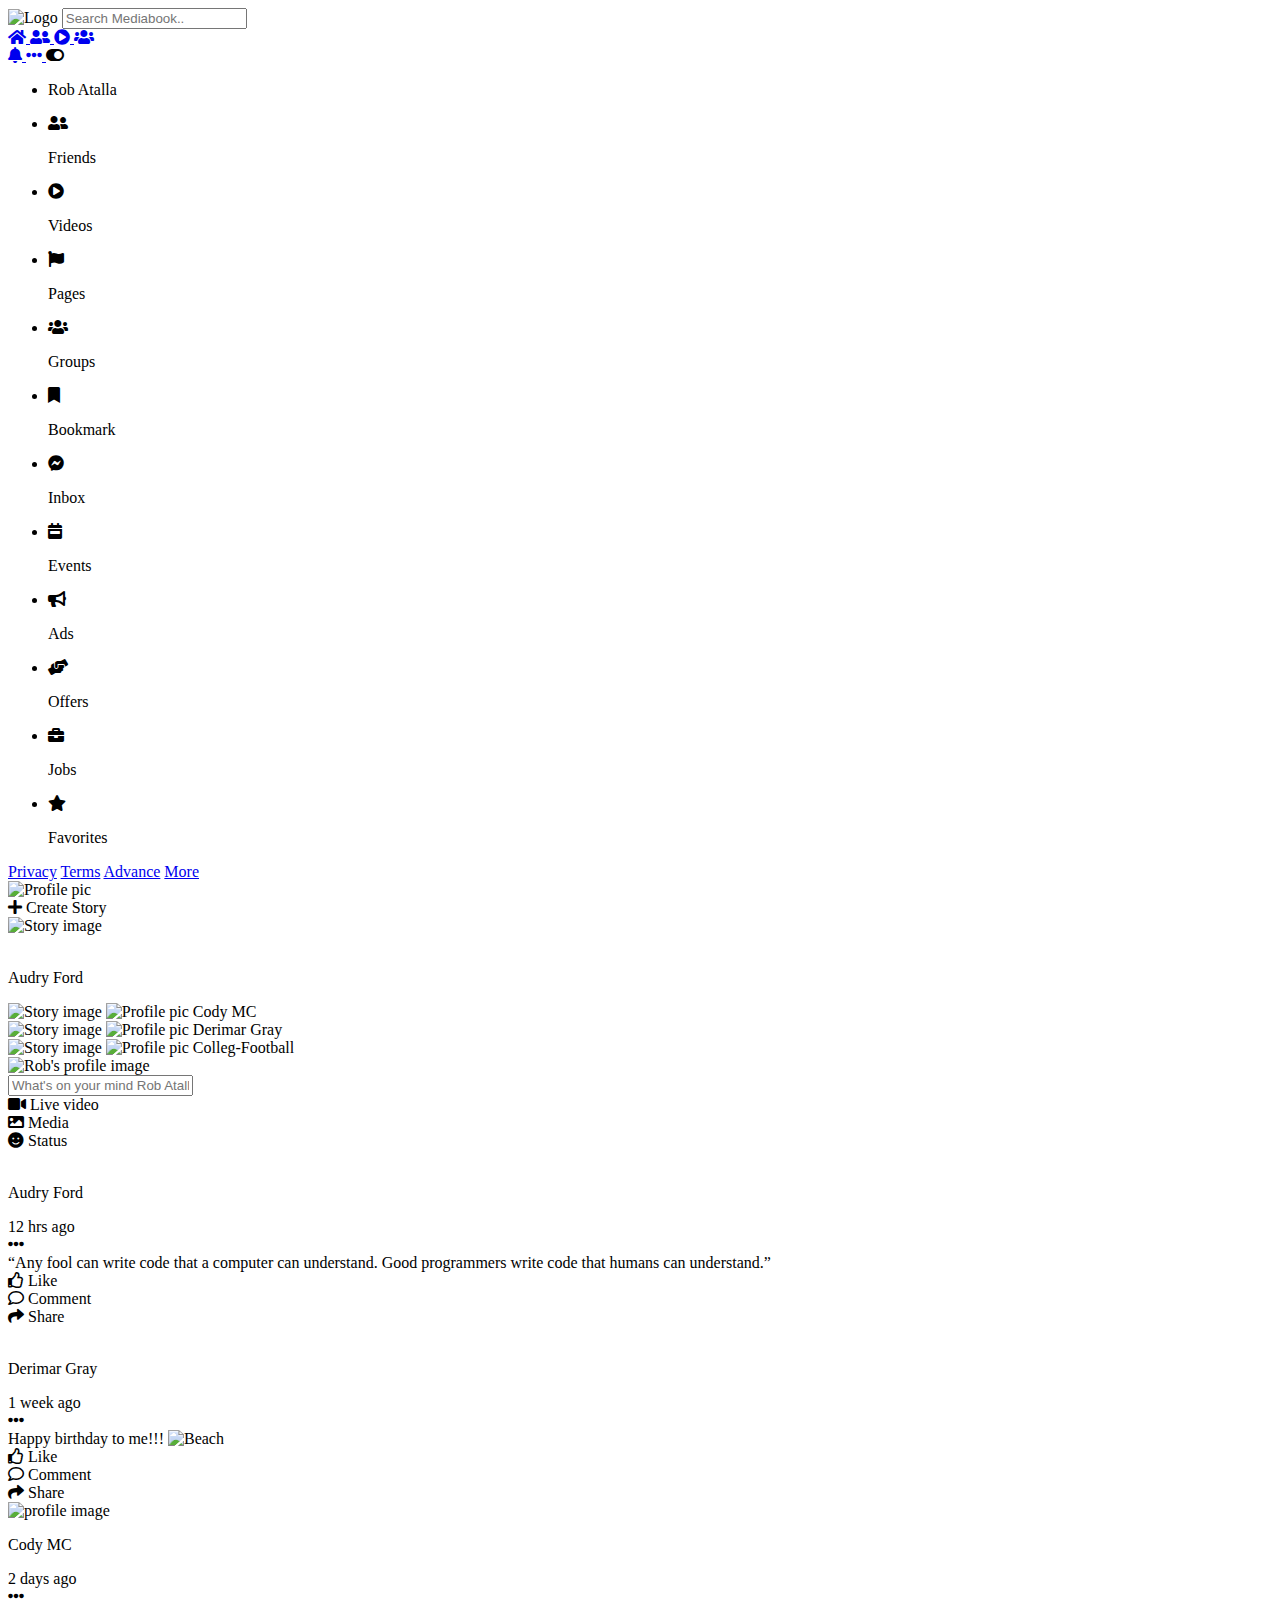
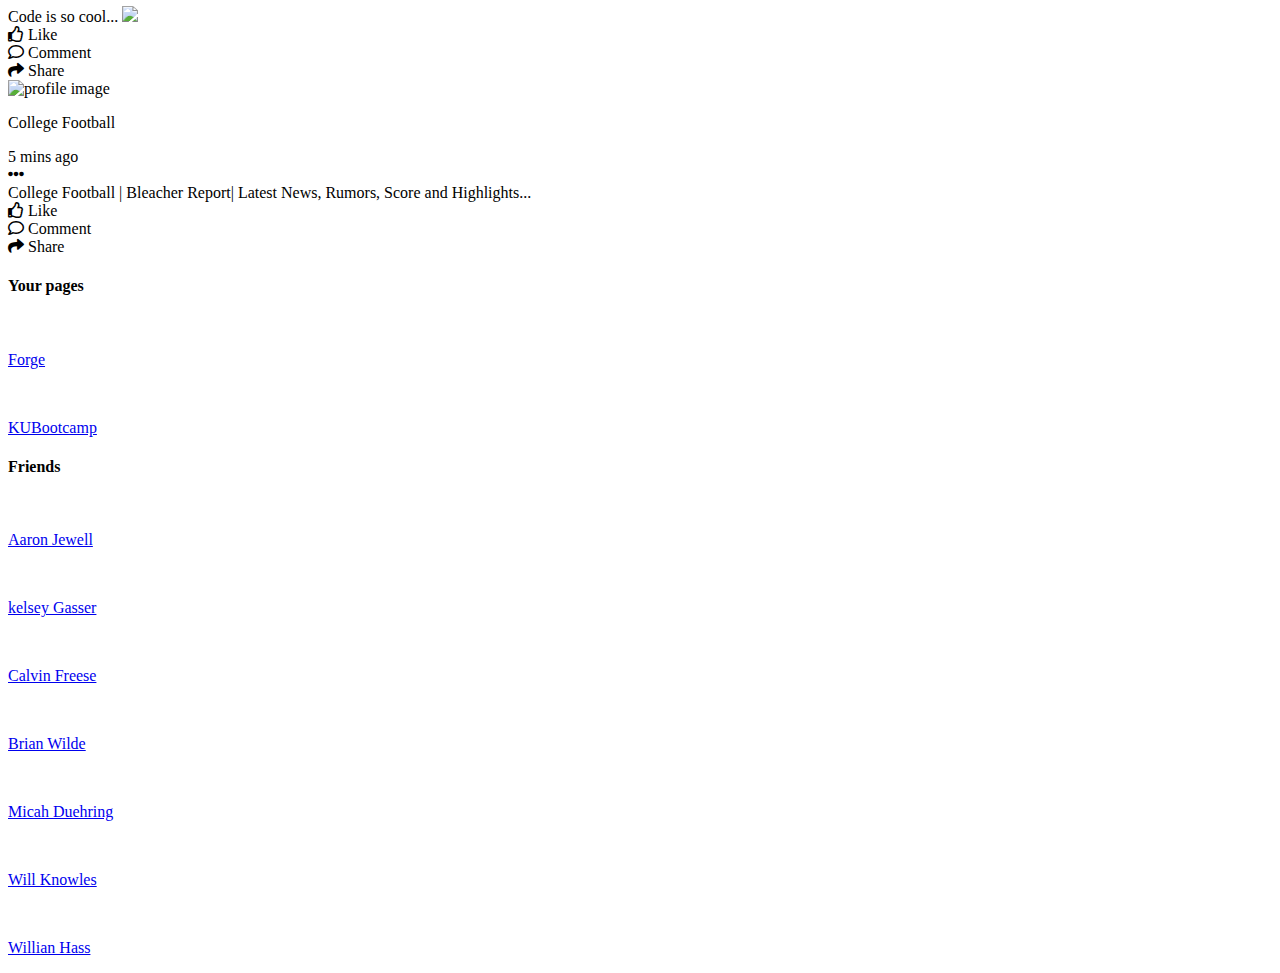
==== index.html @ 4ac9b986 "moved html file" ====
<!DOCTYPE html>
<html lang="en">

<head>
    <meta charset="UTF-8">
    <meta http-equiv="X-UA-Compatible" content="IE=edge">
    <meta name="viewport" content="width=device-width, initial-scale=1.0">
    <link rel="shortcut icon" href="./images/logo.png" type="image/x-icon">
    <link rel="stylesheet" href="https://cdnjs.cloudflare.com/ajax/libs/font-awesome/5.15.4/css/all.min.css"
        integrity="sha512-1ycn6IcaQQ40/MKBW2W4Rhis/DbILU74C1vSrLJxCq57o941Ym01SwNsOMqvEBFlcgUa6xLiPY/NS5R+E6ztJQ=="
        crossorigin="anonymous" referrerpolicy="no-referrer" />
    <link rel="stylesheet" href="./assets/mainstyle.css">
    <link rel="icon" href="./images/favicon.ico" type="image/x-icon">
    <title>Forge</title>
</head>

<body>
    <nav>
        <div class="nav-left">
            <img src="./assets/images/logo.png" alt="Logo">
            <input type="text" placeholder="Search Mediabook..">
        </div>

        <div class="nav-middle">
            <a href="#" class="active">
                <i class="fa fa-home"></i>
            </a>

            <a href="#">
                <i class="fa fa-user-friends"></i>
            </a>

            <a href="#">
                <i class="fa fa-play-circle"></i>
            </a>

            <a href="#">
                <i class="fa fa-users"></i>
            </a>
        </div>

        <div class="nav-right">
            <span class="profile"></span>

            <a href="#">
                <i class="fa fa-bell"></i>
            </a>

            <a href="#">
                <i class="fas fa-ellipsis-h"></i>
            </a>
             <i class="fas fa-toggle-on dk" onclick="myfunction()"></i>

        </div>

    </nav>


    <div class="container">
        <div class="left-panel">
            <ul>
                <li>
                    <span class="profile"></span>
                    <p>Rob Atalla</p>
                </li>
                <li>
                    <i class="fa fa-user-friends"></i>
                    <p>Friends</p>
                </li>
                <li>
                    <i class="fa fa-play-circle"></i>
                    <p>Videos</p>
                </li>
                <li>
                    <i class="fa fa-flag"></i>
                    <p>Pages</p>
                </li>
                <li>
                    <i class="fa fa-users"></i>
                    <p>Groups</p>
                </li>
                <li>
                    <i class="fa fa-bookmark"></i>
                    <p>Bookmark</p>
                </li>
                <li>
                    <i class="fab fa-facebook-messenger"></i>
                    <p>Inbox</p>
                </li>
                <li>
                    <i class="fas fa-calendar-week"></i>
                    <p>Events</p>
                </li>
                <li>
                    <i class="fa fa-bullhorn"></i>
                    <p>Ads</p>
                </li>
                <li>
                    <i class="fas fa-hands-helping"></i>
                    <p>Offers</p>
                </li>
                <li>
                    <i class="fas fa-briefcase"></i>
                    <p>Jobs</p>
                </li>
                <li>
                    <i class="fa fa-star"></i>
                    <p>Favorites</p>
                </li>
            </ul>

            <div class="footer-links">
                <a href="#">Privacy</a>
                <a href="#">Terms</a>
                <a href="#">Advance</a>
                <a href="#">More</a>
            </div>
        </div>


        <div class="middle-panel">

            <div class="story-section">

                <div class="story create">
                    <div class="dp-image">
                        <img src="./assets/images/dp.png" alt="Profile pic">
                    </div>
                    <span class="dp-container">
                        <i class="fa fa-plus"></i>
                    </span>
                    <span class="name">Create Story</span>
                </div>


                <div class="story">
                    <img src="./assets/images/model.jpg" alt="Story image">
                    <div class="dp-container">
                        <img src="./images/girl.jpg" alt="">
                    </div>
                    <p class="name">Audry Ford</p>
                </div>

                <div class="story">
                    <img src="./assets/images/bb.jpg" alt="Story image">
                    <span class="dp-container">
                        <img src="./images/bb.jpg" alt="Profile pic">
                    </span>
                    <span class="name">Cody MC</span>
                </div>

                <div class="story">
                    <img src="./assets/images/b.jpg" alt="Story image">
                    <span class="dp-container">
                        <img src="./images/dg.jpg" alt="Profile pic">
                    </span>
                    <span class="name">Derimar Gray</span>
                </div>

                <div class="story">
                    <img src="./assets/images/f.jpg" alt="Story image">
                    <span class="dp-container">
                        <img src="./images/fb.jpg" alt="Profile pic">
                    </span>
                    <span class="name">Colleg-Football</span>
                </div>
            </div>

            <div class="post create">
                <div class="post-top">
                    <div class="dp">
                        <img src="./assets/images/dp.png" alt="Rob's profile image">
                    </div>
                    <input type="text" placeholder="What's on your mind Rob Atalla ?" />
                </div>
                
                <div class="post-bottom">
                    <div class="action">
                        <i class="fa fa-video"></i>
                        <span>Live video</span>
                    </div>
                    <div class="action">
                        <i class="fa fa-image"></i>
                        <span>Media</span>
                    </div>
                    <div class="action">
                        <i class="fa fa-smile"></i>
                        <span>Status</span>
                    </div>
                </div>
            </div>

            <div class="post">
                <div class="post-top">
                    <div class="dp">
                        <img src="./assets/images/girl.jpg" alt="">
                    </div>
                    <div class="post-info">
                        <p class="name">Audry Ford</p>
                        <span class="time">12 hrs ago</span>
                    </div>
                    <i class="fas fa-ellipsis-h"></i>
                </div>

                <div class="post-content">
                    “Any fool can write code that a computer can understand. Good programmers write code that humans can understand.”
                </div>
                
                <div class="post-bottom">
                    <div class="action">
                        <i class="far fa-thumbs-up"></i>
                        <span>Like</span>
                    </div>
                    <div class="action">
                        <i class="far fa-comment"></i>
                        <span>Comment</span>
                    </div>
                    <div class="action">
                        <i class="fa fa-share"></i>
                        <span>Share</span>
                    </div>
                </div>
            </div>

            <div class="post">
                <div class="post-top">
                    <div class="dp">
                        <img src="./assets/images/dg.jpg" alt="">
                    </div>
                    <div class="post-info">
                        <p class="name">Derimar Gray</p>
                        <span class="time">1 week ago</span>
                    </div>
                    <i class="fas fa-ellipsis-h"></i>
                </div>
                <div class="post-content">
                    Happy birthday to me!!! 
                    <img src="./assets/images/b.jpg" alt="Beach">
                </div>
                <div class="post-bottom">
                    <div class="action">
                        <i class="far fa-thumbs-up"></i>
                        <span>Like</span>
                    </div>
                    <div class="action">
                        <i class="far fa-comment"></i>
                        <span>Comment</span>
                    </div>
                    <div class="action">
                        <i class="fa fa-share"></i>
                        <span>Share</span>
                    </div>
                </div>
            </div>

            <div class="post">
                <div class="post-top">
                    <div class="dp">
                        <img src="./assets/images/bb.jpg" alt="profile image">
                    </div>
                    <div class="post-info">
                        <p class="name">Cody MC</p>
                        <span class="time">2 days ago</span>
                    </div>
                    <i class="fas fa-ellipsis-h"></i>
                </div>

                <div class="post-content">
                    Code is so cool...
                    <img src="images/c.jpg" />
                </div>
                
                <div class="post-bottom">
                    <div class="action">
                        <i class="far fa-thumbs-up"></i>
                        <span>Like</span>
                    </div>
                    <div class="action">
                        <i class="far fa-comment"></i>
                        <span>Comment</span>
                    </div>
                    <div class="action">
                        <i class="fa fa-share"></i>
                        <span>Share</span>
                    </div>
                </div>
            </div>

           

            <div class="post">
                <div class="post-top">
                    <div class="dp">
                        <img src="./assets/images/fb.jpg" alt="profile image">
                    </div>
                    <div class="post-info">
                        <p class="name">College Football</p>
                        <span class="time">5 mins ago</span>
                    </div>
                    <i class="fas fa-ellipsis-h"></i>
                </div>
                <div class="post-content">
                    College Football | Bleacher Report| Latest News, Rumors, Score and Highlights...
                    <img src="./assets/images/f.jpg" alt="">
                </div>
                <div class="post-bottom">
                    <div class="action">
                        <i class="far fa-thumbs-up"></i>
                        <span>Like</span>
                    </div>
                    <div class="action">
                        <i class="far fa-comment"></i>
                        <span>Comment</span>
                    </div>
                    <div class="action">
                        <i class="fa fa-share"></i>
                        <span>Share</span>
                    </div>
                </div>
            </div>
        </div>
        <div class="right-panel">
            <div class="pages-section">
                <h4>Your pages</h4>
                <a class='page' href="#">
                    <div class="dp">
                        <img src="./assets/images/logo.png" alt="">
                    </div>
                    <p class="name">Forge</p>
                </a>

                <a class='page' href="#">
                    <div class="dp">
                        <img src="./assets/images/ku.jpg" alt="">
                    </div>
                    <p class="name">KUBootcamp</p>
                </a>
            </div>

            <div class="friends-section">
                <h4>Friends</h4>
                <a class='friend' href="#">
                    <div class="dp">
                        <img src="./assets/images/aaron.jpg" alt="">
                    </div>
                    <p class="name">Aaron Jewell</p>
                </a>

                <a class='friend' href="#">
                    <div class="dp">
                        <img src="./assets/images/kelsey.jpg" alt="">
                    </div>
                    <p class="name">kelsey Gasser</p>
                </a>

                <a class="friend" href="#">
                    <div class="dp">
                        <img src="./assets/images/calvin.jpg" alt="">
                    </div>
                    <p class="name">Calvin Freese</p>
                </a>

                <a class="friend" href="#">
                    <div class="dp">
                        <img src="./assets/images/brianw.jpg" alt="">
                    </div>
                    <p class="name">Brian Wilde</p>
                </a>

                <a class="friend" href="#">
                    <div class="dp">
                        <img src="./assets/images/micah.jpg" alt="">
                    </div>
                    <p class="name">Micah Duehring</p>
                </a>

                <a class="friend" href="#">
                    <div class="dp">
                        <img src="./assets/images/willk.jpg" alt="">
                    </div>
                    <p class="name">Will Knowles</p>
                </a>

                <a class="friend" href="#">
                    <div class="dp">
                        <img src="./assets/images/williamH.jpg" alt="">
                    </div>
                    <p class="name">Willian Hass</p>
                </a>
                
            </div>
        </div>
    </div>
</body>

<script src="index.js"></script>
<script src="https://cdnjs.cloudflare.com/ajax/libs/stellar.js/0.6.2/jquery.stellar.min.js" 
        integrity="sha512-PNXCBnFH9wShbV+mYnrfo0Gf3iSREgBWmYAoMIfc+Z83vVq3Nu4yxBk6j+BZ40ZIhtW3WlTQdBvW3AYLAnlgpA==" 
        crossorigin="anonymous" referrerpolicy="no-referrer"></script>    


</html>
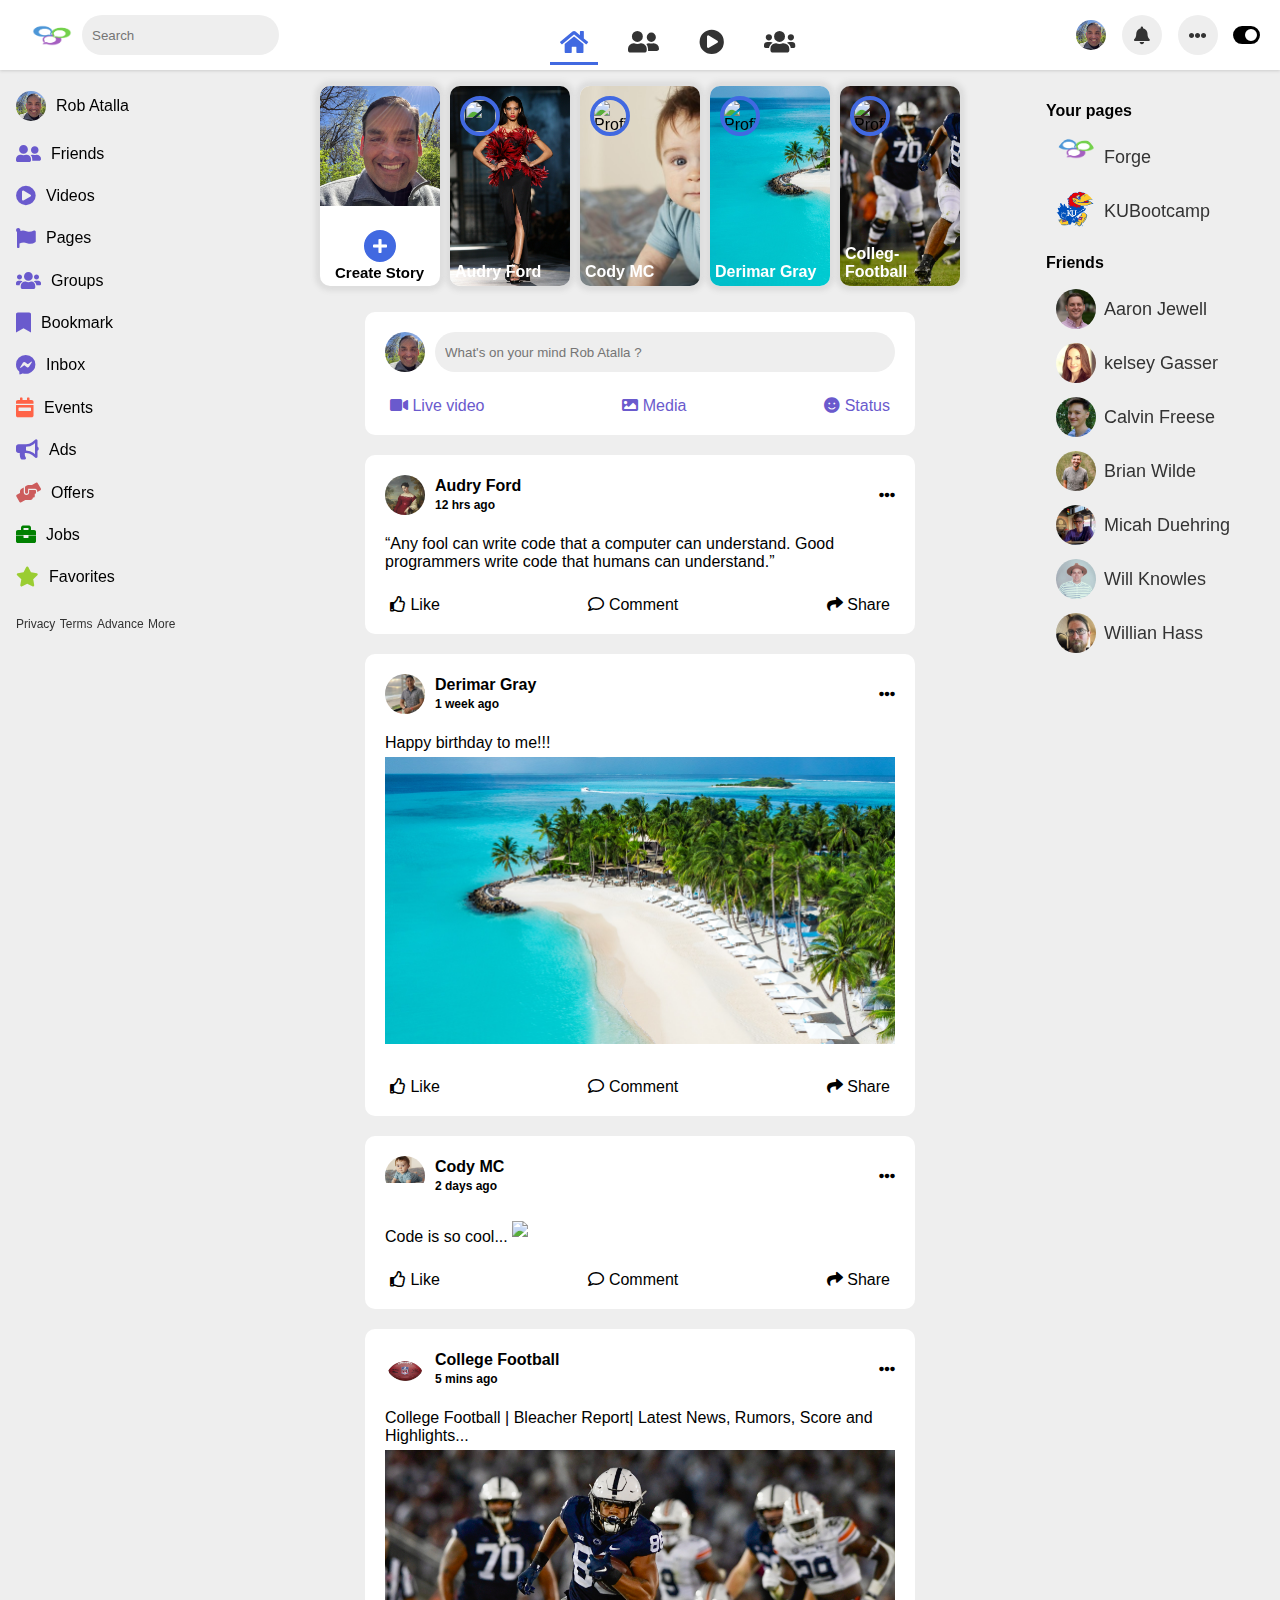
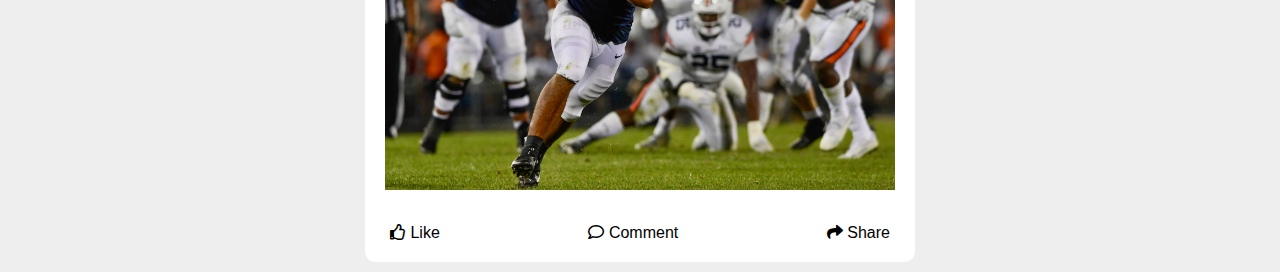
==== commit 3311f81b: "fixed search" ====
--- a/index.html
+++ b/index.html
@@ -18,7 +18,7 @@
     <nav>
         <div class="nav-left">
             <img src="./assets/images/logo.png" alt="Logo">
-            <input type="text" placeholder="Search Mediabook..">
+            <input type="text" placeholder="Search">
         </div>
 
         <div class="nav-middle">
--- a/assets/mainstyle.css
+++ b/assets/mainstyle.css
@@ -0,0 +1,537 @@
+*{
+    margin:0;
+    padding:0;
+    box-sizing: border-box;
+    font-family: sans-serif;
+}
+
+nav{
+    height:70px;
+    width:100%;
+    padding: 0 2rem;
+    display:flex;
+    justify-content: space-between;
+    background-color: #fff;
+    box-shadow: 0px 1px 3px #ccc;
+    position:sticky;
+    top:0;
+    z-index:99;
+}
+
+nav .nav-left, nav .nav-right{
+    display:flex;
+    align-items: center;
+}
+
+nav .nav-left > img{
+    width:40px;
+}
+
+nav .nav-left > input{
+    height:40px;
+    padding:5px 10px;
+    border:none;
+    border-radius: 25px;
+    outline:none;
+    background-color: #eee;
+    margin-left: 10px;
+}
+
+nav .nav-middle{
+    display:flex;
+    align-items:flex-end;
+    padding-bottom: 5px;
+}
+
+nav .nav-middle a{
+    text-decoration: none;
+    color:#333;
+    padding:10px;
+    margin:0px 10px;
+}
+
+nav .nav-middle a.active{
+    color:royalblue;
+    position:relative;
+}
+
+nav .nav-middle a.active::after{
+    content:'';
+    width:100%;
+    height:3px;
+    position:absolute;
+    bottom:0;
+    left:0;
+    background:royalblue;
+}
+
+nav .nav-middle a > i{
+    font-size: 25px;
+}
+
+nav .nav-right .profile, .container .left-panel .profile{
+    background: url('./images/dp.png');
+    height:30px;
+    width:30px;
+    background-size: cover;
+    border-radius: 50%;
+    cursor: pointer;
+}
+
+nav .nav-right a{
+    text-decoration: none;
+    color:#333;
+    height:40px;
+    width:40px;
+    border-radius: 50%;
+    background:#eee;
+    display:grid;
+    place-items: center;
+    margin-left:1rem;
+}
+
+nav .nav-right a > i{
+    font-size:18px;
+}
+
+
+.container{
+    background:#eee;
+    display:flex;
+}
+
+.container .left-panel, .container .right-panel{
+    position: sticky;
+    top:70px;
+    width:250px;
+    height:calc(100vh - 70px);
+}
+
+.container .left-panel ul{
+    padding:10px 0px;
+}
+
+.container .left-panel ul li{
+    list-style: none;
+    display: flex;
+    padding:.7rem 1rem;
+    align-items: center;
+    transition: .3s;
+    border-radius: 5px;
+    cursor: pointer;
+}
+
+.container .left-panel ul li:hover{
+    background:#ddd;
+}
+
+.container .left-panel ul li > p{
+    margin-left: 10px;
+}
+
+.container .left-panel ul li > i{
+    font-size:20px;
+    color:slateblue;
+}
+
+.container .left-panel ul li > i.fa-calendar-week{
+    color:tomato;
+}
+
+.container .left-panel ul li i.fa-briefcase{
+    color:green;
+}
+
+.container .left-panel ul li i.fa-star{
+    color:yellowgreen;
+}
+
+.container .left-panel ul li i.fa-hands-helping{
+    color:indianred;
+}
+
+.container .left-panel .footer-links{
+    padding:5px 1rem;
+}
+
+.container .left-panel .footer-links a{
+    text-decoration: none;
+    color:#333;
+    font-size:12px;
+}
+
+.middle-panel{
+    flex:1;
+    display:flex;
+    flex-direction: column;
+    align-items:center;
+}
+
+.middle-panel .story-section{
+    display:flex;
+    padding:1rem;
+}
+
+.middle-panel .story-section .story{
+    width:120px;
+    height:200px;
+    border-radius: 10px;
+    position: relative;
+    overflow:hidden;
+    cursor: pointer;
+    margin:0px 5px;
+    box-shadow: 0 0 5px 5px #ddd;
+    background:#fff;
+}
+
+.middle-panel .story-section .story > img{
+    height:100%;
+    transition:.3s ease-in;
+}
+
+.middle-panel .story-section .story:hover > img{
+    transform:scale(1.05);
+}
+
+.middle-panel .story-section .story .dp-container{
+    width:40px;
+    height:40px;
+    border-radius: 50%;
+    overflow:hidden;
+    position:absolute;
+    top:10px;
+    left:10px;
+    border:royalblue 4px solid; 
+}
+
+.middle-panel .story-section .story .dp-container > img{
+    width:100%;
+    height:100%;
+}
+
+.middle-panel .story-section .story .name{
+    position:absolute;
+    bottom:0px;
+    left:0px;
+    padding:5px;
+    color:#fff;
+    font-weight:bold;
+}
+
+.middle-panel .story-section .story.create .dp-image{
+    height:80%;
+    overflow:hidden;
+}
+
+.middle-panel .story-section .story.create .dp-image img{
+    width:100%;
+}
+
+.middle-panel .story-section .story.create .dp-container{
+    top:70%;
+    left:50%;
+    transform: translateX(-50%);
+    display:grid;
+    place-items: center;
+    background:royalblue;
+    border:4px solid #fff;
+}
+
+.middle-panel .story-section .story.create .dp-container i{
+    color: #fff;
+}
+
+.middle-panel .story-section .story.create .name{
+    color: #000;
+    font-size:15px;
+    left:10px;
+}
+
+.post{
+    width:550px;
+    background:#fff;
+    border-radius:10px;
+    padding:10px;
+    margin:10px;
+}
+
+.post .post-top{
+    display:flex;
+    align-items: center;
+    padding:10px;
+}
+
+.post .post-top .dp{
+    width:40px;
+    height:40px;
+    border-radius: 50%;
+    overflow:hidden;
+}
+
+.post .post-top .dp > img{
+    width:100%;
+    cursor:pointer;
+}
+
+.post .post-top .post-info{
+    margin-left:10px;    
+    font-weight: bold;
+}
+
+.post .post-top .post-info .name{
+    cursor:pointer;
+    font-size:16px;
+}
+
+.post .post-top .post-info .time{
+    font-size:12px;
+    cursor:pointer;
+}
+
+.post .post-top i{
+    margin-left:auto;
+    cursor: pointer;
+}
+
+.post .post-top > input{
+    height:40px;
+    padding:5px 10px;
+    border-radius:25px;
+    outline:none;
+    border:none;
+    flex:1;
+    background:#eee;
+    margin-left:10px;
+}
+
+.post .post-content{
+    font-size:16px;
+    font-weight:normal;
+    padding:10px;
+}
+
+.post .post-content > img{
+    width:100%;
+    margin:5px 0px;
+}
+
+.post .post-bottom{
+    box-shadow: 1px solid #ddd;
+    display:flex;
+    justify-content: space-between;
+    padding:5px 5px 0px 5px;
+}
+
+.post .post-bottom .action{
+    padding:10px;
+    border-radius:10px;
+    transition: .3s ease-in;
+    cursor: pointer;
+}
+
+.post .post-bottom .action:hover{
+    background:#eee;
+}
+
+.post.create .post-bottom > .action{
+    color:slateblue;
+}
+
+.container .right-panel{
+    padding:1rem;
+}
+
+.right-panel .pages-section,
+.right-panel .friends-section{
+    margin:1rem 0px;
+}
+
+.right-panel .pages-section h4,
+.right-panel .friends-section h4{
+    margin-bottom:10px;
+}
+
+.right-panel .pages-section .page,
+.right-panel .friends-section .friend{
+    display: flex;
+    align-items:center;
+    text-decoration: none;
+    transition: .3s ease-in-out;
+    border-radius: 5px;
+    padding:7px 10px;
+    color:#333;
+}
+
+.right-panel .pages-section .page:hover,
+.right-panel .friends-section .friend:hover{
+    background:#ddd;
+}
+
+.right-panel .pages-section .page > .dp,
+.right-panel .friends-section .friend > .dp{
+    height:40px;
+    width:40px;
+    border-radius: 50%;
+    overflow:hidden;
+    cursor: pointer;
+}
+
+.right-panel .pages-section .page > .dp > img, 
+.right-panel .friends-section .friend > .dp > img{
+    width:100%;
+}
+
+.right-panel .pages-section .name, .right-panel .friends-section .name{
+    font-size:18px;
+    cursor:pointer;
+    margin-left:8px;
+}
+
+.dark-mode {
+    background-color: black;
+    color: white;
+  }
+
+.dk {
+    border: none !important;
+    background: transparent;
+    width: 5px;
+    margin: 10px;
+    padding: 5px;
+    font-size: 24px;
+}
+
+ /* mobile phones up to iphone 13 */
+ @media screen and (max-width: 812px) {
+
+    nav {
+        /* display: block !important;  */
+        flex-wrap: wrap; 
+        height: 185px; }
+
+    nav .nav-left > input {
+        /* height: 40px; */
+        padding: 5px 110px; 
+        /* border: none; */
+        /* border-radius: 25px; */
+        /* outline: none; */
+        /* background-color: #eee; */
+        /* margin-left: 10px; */
+        width: 100% }    
+
+    nav .nav-middle {
+       
+        }    
+
+    nav .nav-right {
+     
+            }    
+    
+    
+    .left-panel { 
+        display: block; 
+        position: relative !important; 
+        flex: none; 
+        width: 100%; }
+
+    .middle-panel { 
+        display: block;
+        position: relative !important; } 
+        
+       
+
+    .right-panel { 
+        display: block;
+        position: relative !important;
+        flex: none;
+        width: 100%; }
+
+    .container { 
+        display: block !important; 
+        flex: grow; } 
+      
+    .story { 
+        width: 20% !important; 
+        height: 200px; 
+        position: relative;
+        flex-direction: row;
+        overflow: visible;}
+   
+    .post 
+       { width: 94% !important; }
+
+    .action 
+       { width: 20% !important }
+
+  
+  }
+   
+
+ /* tablet */
+  @media screen and (max-width: 1160px) {
+    
+    nav {
+        /* display: block !important;  */
+        flex-wrap: wrap; 
+        height: 185px; }
+
+    nav .nav-left > input {
+        padding: 5px 110px; 
+        width: 100%
+        }  
+        
+    nav .nav-middle {
+     
+        }
+
+    nav .nav-right {
+      
+        
+        }    
+
+    
+    
+    
+    .left-panel { display: block; 
+        position: relative !important; 
+        flex: none; 
+        width: 100%; }
+
+    .middle-panel { 
+        display: block;
+        position: relative !important; } 
+                
+
+    .right-panel { 
+        display: block;
+        position: relative !important;
+        flex: none;
+        width: 100%; }
+
+    .container { 
+        display: block !important; 
+        flex: grow; } 
+      
+
+    .story { 
+        width: 20% !important; 
+        height: 200px; 
+        position: relative;
+        flex-direction: row;
+        overflow: visible;}
+  
+
+    .post 
+       { width: 65% !important; }
+
+    .action 
+       { width: 20% !important }
+
+  
+    }
+  
+  
+  
+ 
+  
+  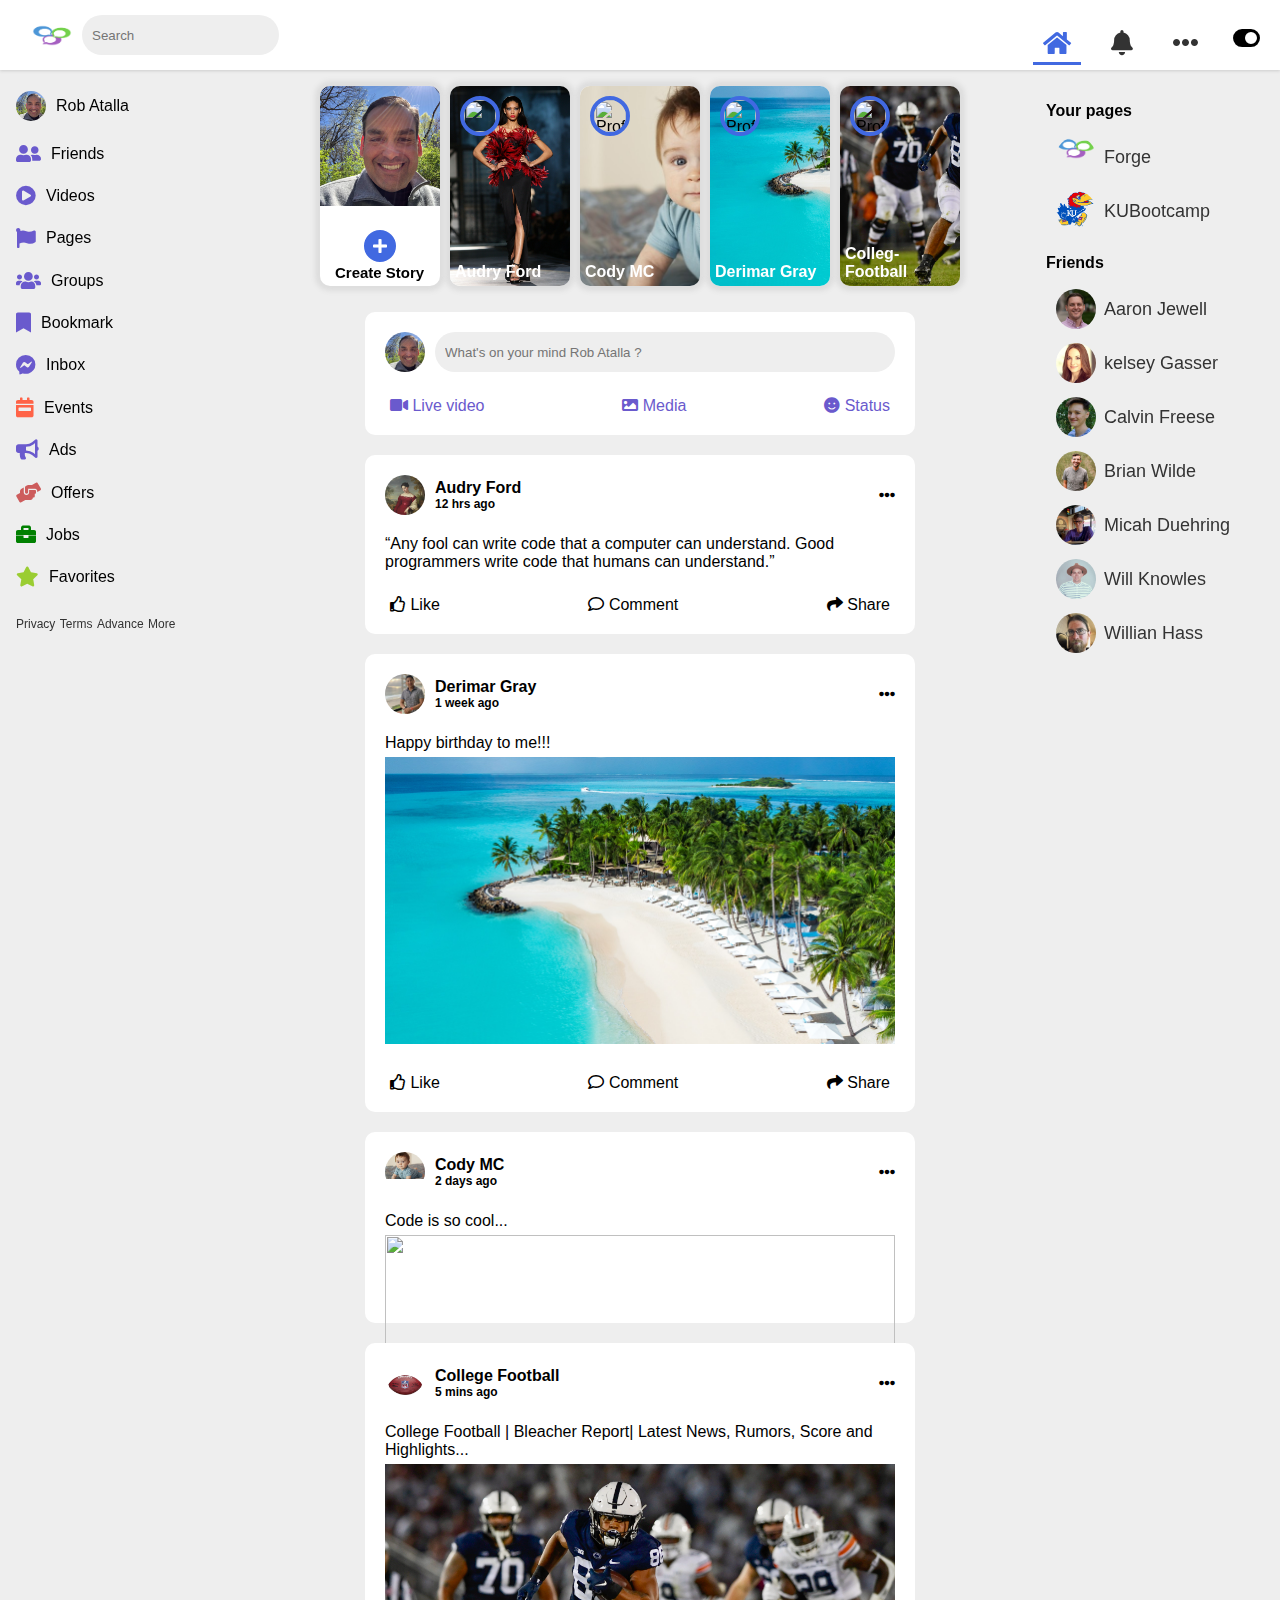
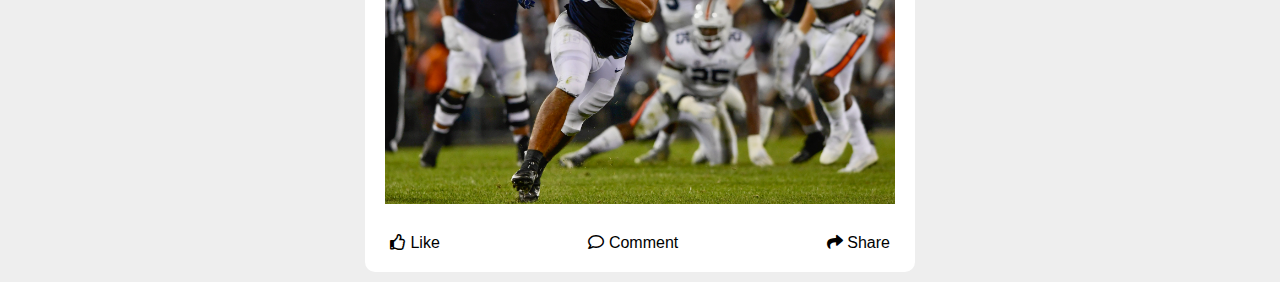
==== commit 76555590: "added media queries for nav" ====
--- a/index.html
+++ b/index.html
@@ -1,14 +1,11 @@
-<!DOCTYPE html>
-<html lang="en">
-
-<head>
+<html lang="en"><head>
     <meta charset="UTF-8">
     <meta http-equiv="X-UA-Compatible" content="IE=edge">
     <meta name="viewport" content="width=device-width, initial-scale=1.0">
     <link rel="shortcut icon" href="./images/logo.png" type="image/x-icon">
-    <link rel="stylesheet" href="https://cdnjs.cloudflare.com/ajax/libs/font-awesome/5.15.4/css/all.min.css"
-        integrity="sha512-1ycn6IcaQQ40/MKBW2W4Rhis/DbILU74C1vSrLJxCq57o941Ym01SwNsOMqvEBFlcgUa6xLiPY/NS5R+E6ztJQ=="
-        crossorigin="anonymous" referrerpolicy="no-referrer" />
+    <link rel="stylesheet" href="https://cdnjs.cloudflare.com/ajax/libs/font-awesome/5.15.4/css/all.min.css" 
+    integrity="sha512-1ycn6IcaQQ40/MKBW2W4Rhis/DbILU74C1vSrLJxCq57o941Ym01SwNsOMqvEBFlcgUa6xLiPY/NS5R+E6ztJQ==" 
+    crossorigin="anonymous" referrerpolicy="no-referrer">
     <link rel="stylesheet" href="./assets/mainstyle.css">
     <link rel="icon" href="./images/favicon.ico" type="image/x-icon">
     <title>Forge</title>
@@ -21,26 +18,14 @@
             <input type="text" placeholder="Search">
         </div>
 
+
         <div class="nav-middle">
+            <div class="test">
+                <span class="profile"></span>
+            </div>
             <a href="#" class="active">
                 <i class="fa fa-home"></i>
-            </a>
-
-            <a href="#">
-                <i class="fa fa-user-friends"></i>
-            </a>
-
-            <a href="#">
-                <i class="fa fa-play-circle"></i>
-            </a>
-
-            <a href="#">
-                <i class="fa fa-users"></i>
-            </a>
-        </div>
-
-        <div class="nav-right">
-            <span class="profile"></span>
+</a>
 
             <a href="#">
                 <i class="fa fa-bell"></i>
@@ -171,7 +156,7 @@
                     <div class="dp">
                         <img src="./assets/images/dp.png" alt="Rob's profile image">
                     </div>
-                    <input type="text" placeholder="What's on your mind Rob Atalla ?" />
+                    <input type="text" placeholder="What's on your mind Rob Atalla ?">
                 </div>
                 
                 <div class="post-bottom">
@@ -267,7 +252,7 @@
 
                 <div class="post-content">
                     Code is so cool...
-                    <img src="images/c.jpg" />
+                    <img src="images/c.jpg">
                 </div>
                 
                 <div class="post-bottom">
@@ -322,14 +307,14 @@
         <div class="right-panel">
             <div class="pages-section">
                 <h4>Your pages</h4>
-                <a class='page' href="#">
+                <a class="page" href="#">
                     <div class="dp">
                         <img src="./assets/images/logo.png" alt="">
                     </div>
                     <p class="name">Forge</p>
                 </a>
 
-                <a class='page' href="#">
+                <a class="page" href="#">
                     <div class="dp">
                         <img src="./assets/images/ku.jpg" alt="">
                     </div>
@@ -339,14 +324,14 @@
 
             <div class="friends-section">
                 <h4>Friends</h4>
-                <a class='friend' href="#">
+                <a class="friend" href="#">
                     <div class="dp">
                         <img src="./assets/images/aaron.jpg" alt="">
                     </div>
                     <p class="name">Aaron Jewell</p>
                 </a>
 
-                <a class='friend' href="#">
+                <a class="friend" href="#">
                     <div class="dp">
                         <img src="./assets/images/kelsey.jpg" alt="">
                     </div>
@@ -391,12 +376,12 @@
             </div>
         </div>
     </div>
-</body>
-
-<script src="index.js"></script>
+
+
+<script src="./assets/index.js"></script>
 <script src="https://cdnjs.cloudflare.com/ajax/libs/stellar.js/0.6.2/jquery.stellar.min.js" 
-        integrity="sha512-PNXCBnFH9wShbV+mYnrfo0Gf3iSREgBWmYAoMIfc+Z83vVq3Nu4yxBk6j+BZ40ZIhtW3WlTQdBvW3AYLAnlgpA==" 
-        crossorigin="anonymous" referrerpolicy="no-referrer"></script>    
-
-
-</html>+integrity="sha512-PNXCBnFH9wShbV+mYnrfo0Gf3iSREgBWmYAoMIfc+Z83vVq3Nu4yxBk6j+BZ40ZIhtW3WlTQdBvW3AYLAnlgpA==" 
+crossorigin="anonymous" referrerpolicy="no-referrer"></script>    
+
+
+</body></html>
--- a/assets/mainstyle.css
+++ b/assets/mainstyle.css
@@ -402,32 +402,109 @@
 }
 
  /* mobile phones up to iphone 13 */
- @media screen and (max-width: 812px) {
-
-    nav {
-        /* display: block !important;  */
+ @media screen and (max-width: 500px) {
+
+    nav { 
+        display: block !important; 
         flex-wrap: wrap; 
         height: 185px; }
 
-    nav .nav-left > input {
+    nav {
+        height: 70px;
+        width: 100%;
+        padding: 0 2rem;
+        display: flex;
+        justify-content: space-between;
+        background-color: #fff;
+        box-shadow: 0px 1px 3px #ccc;
+        position: sticky;
+        top: 0;
+        z-index: 99;  }
+
+    nav .nav-left > img {
+        width: 100%;
+        max-width: 57px;
+        margin-left: -15px;
+        margin-right: 2px;  } 
+
+    /* nav .nav-left > input { */
         /* height: 40px; */
-        padding: 5px 110px; 
+        /* **   padding: 5px 110px; ** */
         /* border: none; */
         /* border-radius: 25px; */
         /* outline: none; */
         /* background-color: #eee; */
         /* margin-left: 10px; */
-        width: 100% }    
+        /* **  width: 100%; } ** */
+
+    .test {
+        /* background: black; */
+        /* background: url(./images/dp.png); */
+        /* margin: auto; */
+        margin-left: -37px;
+        margin-bottom: 1px;
+        display: flex;
+        padding: 0px; 
+        margin-right: 20px }
+           
+    .profile {
+        background: url(./images/dp.png);
+        height: 30px;
+        width: 30px;
+        background-size: cover;
+        border-radius: 50%;
+        cursor: pointer;
+        /* background: black; */
+        margin-left: 0px;   }
+
+    .dk {
+        border: none !important;
+        background: transparent;
+        width: 7px;
+        margin: 10px;
+        padding: 5px;
+        font-size: 24px;
+        margin-bottom: 3px;  }
+
+    nav .nav-left > input {
+        height: 40px;
+        padding: 5px 10px;
+        border: none;
+        border-radius: 25px;
+        outline: none;
+        background-color: #eee;
+        margin-left: 10px;  }
+
+    nav .nav-middle a {
+        text-decoration: none;
+        color: #333;
+        padding: 7px;
+        margin: 0px 10px;  }
 
     nav .nav-middle {
-       
-        }    
-
-    nav .nav-right {
-     
-            }    
-    
-    
+        /* display: flex; */
+        /* padding-bottom: 5px; */
+        margin-left: 67px;
+        /* margin-bottom: 0; */
+        /* padding-right: 5px; */ }
+
+    nav .nav-middle a.active {
+        color: royalblue;
+        position: relative;
+        /* padding: 4px; */
+        padding-right: 1px;
+        padding-left: 3px;
+        padding-bottom: 5px;  }
+
+    nav .nav-middle a.active::after {
+        content: '';
+        width: 100%;
+        height: 3px;
+        position: absolute;
+        bottom: 0;
+        left: 0;
+        background: royalblue;  }
+        
     .left-panel { 
         display: block; 
         position: relative !important; 
@@ -473,21 +550,19 @@
     nav {
         /* display: block !important;  */
         flex-wrap: wrap; 
-        height: 185px; }
-
-    nav .nav-left > input {
+        height: 115px; }
+
+        nav .nav-left > input {
+            /* padding: 5px 110px; */
+            width: 100%;
+            margin-top: 5px; }
+
+    /* nav .nav-left > input {
         padding: 5px 110px; 
         width: 100%
-        }  
+        }   */
         
-    nav .nav-middle {
-     
-        }
-
-    nav .nav-right {
-      
-        
-        }    
+    
 
     
     
@@ -522,7 +597,7 @@
   
 
     .post 
-       { width: 65% !important; }
+       { width: 94% !important; }
 
     .action 
        { width: 20% !important }
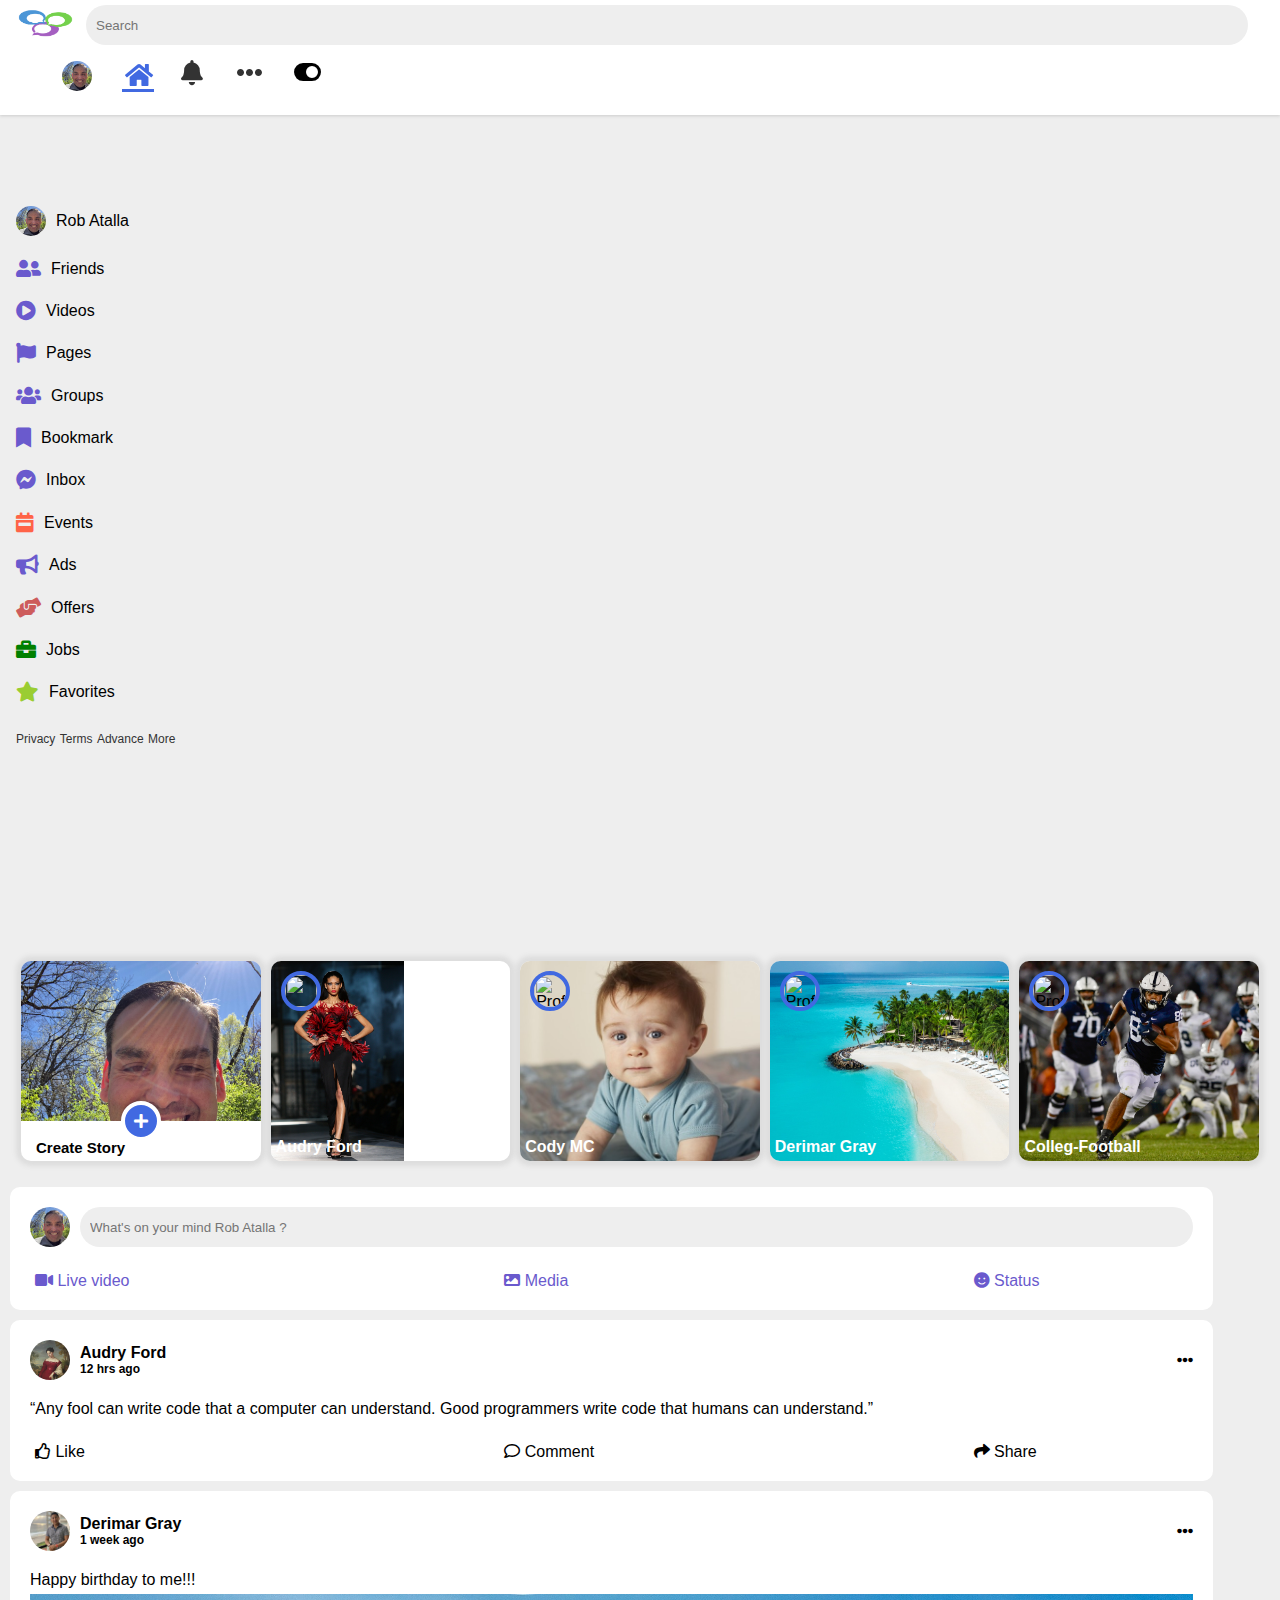
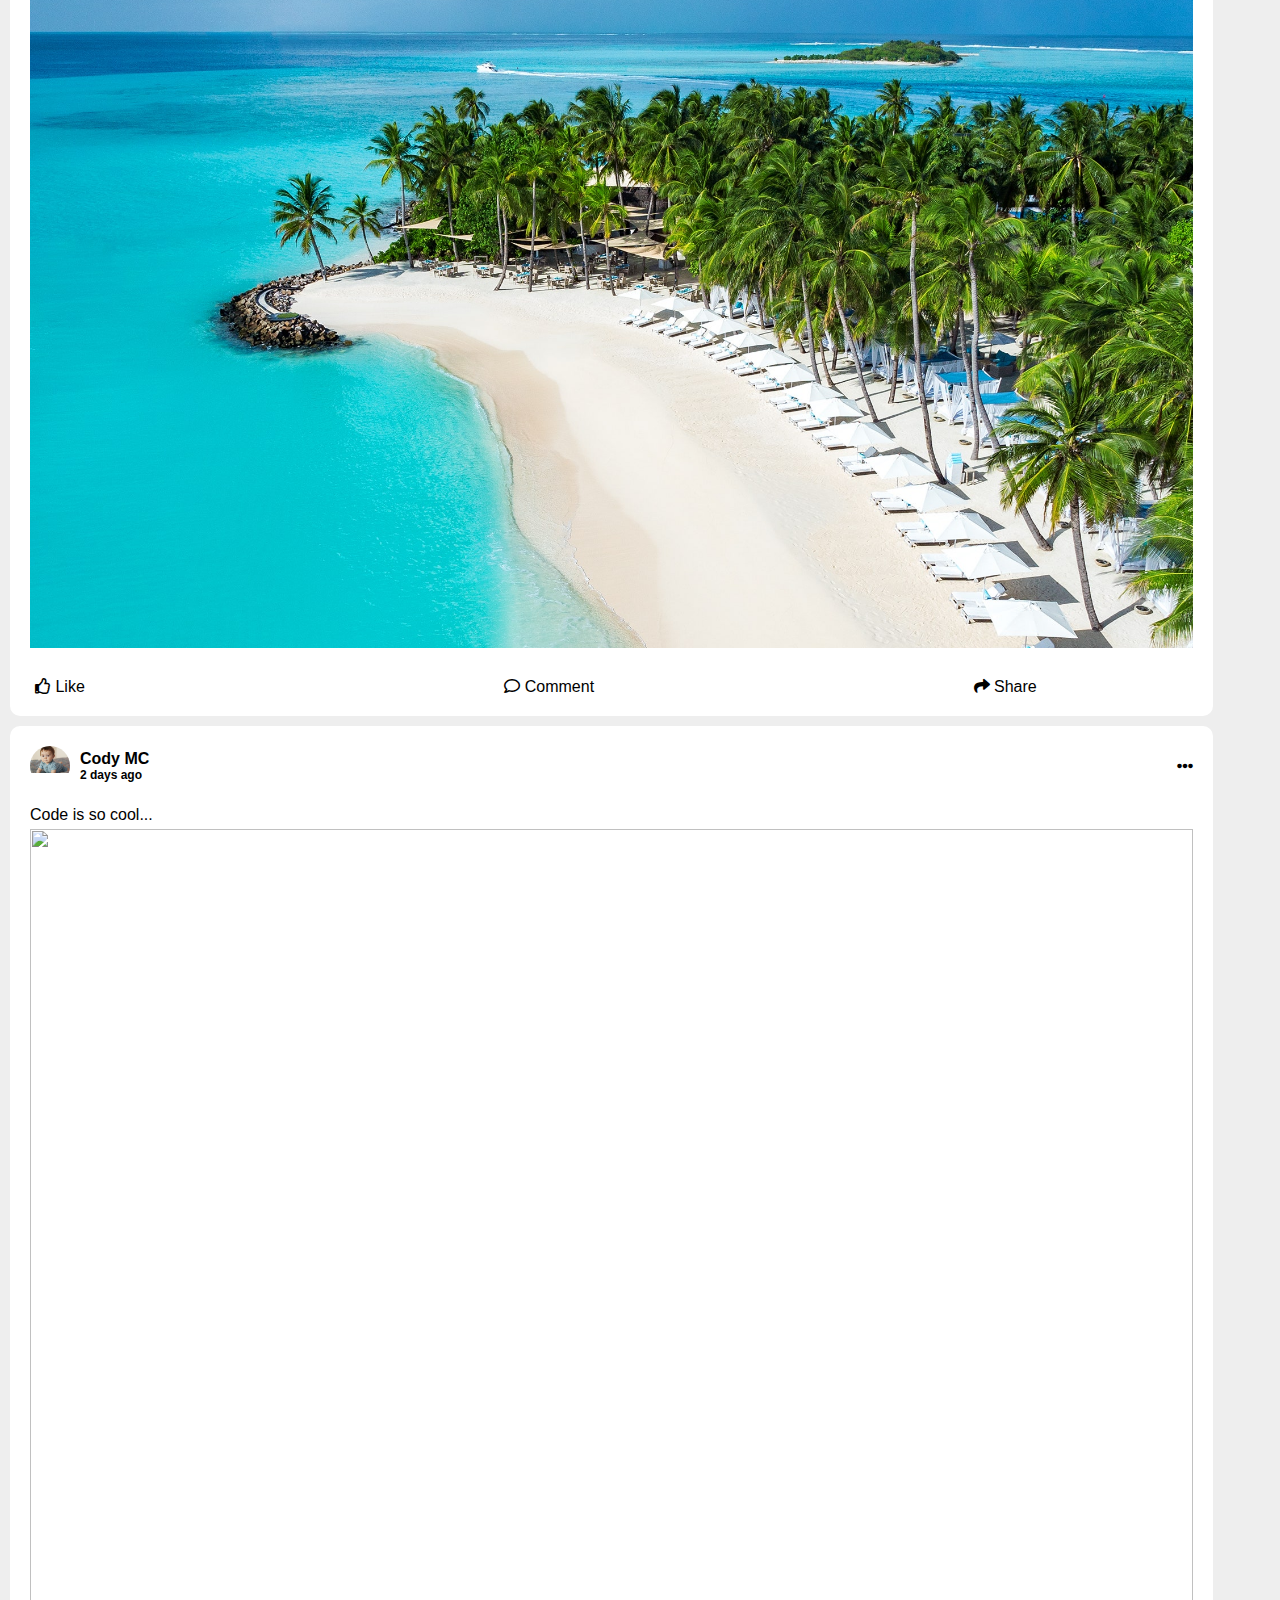
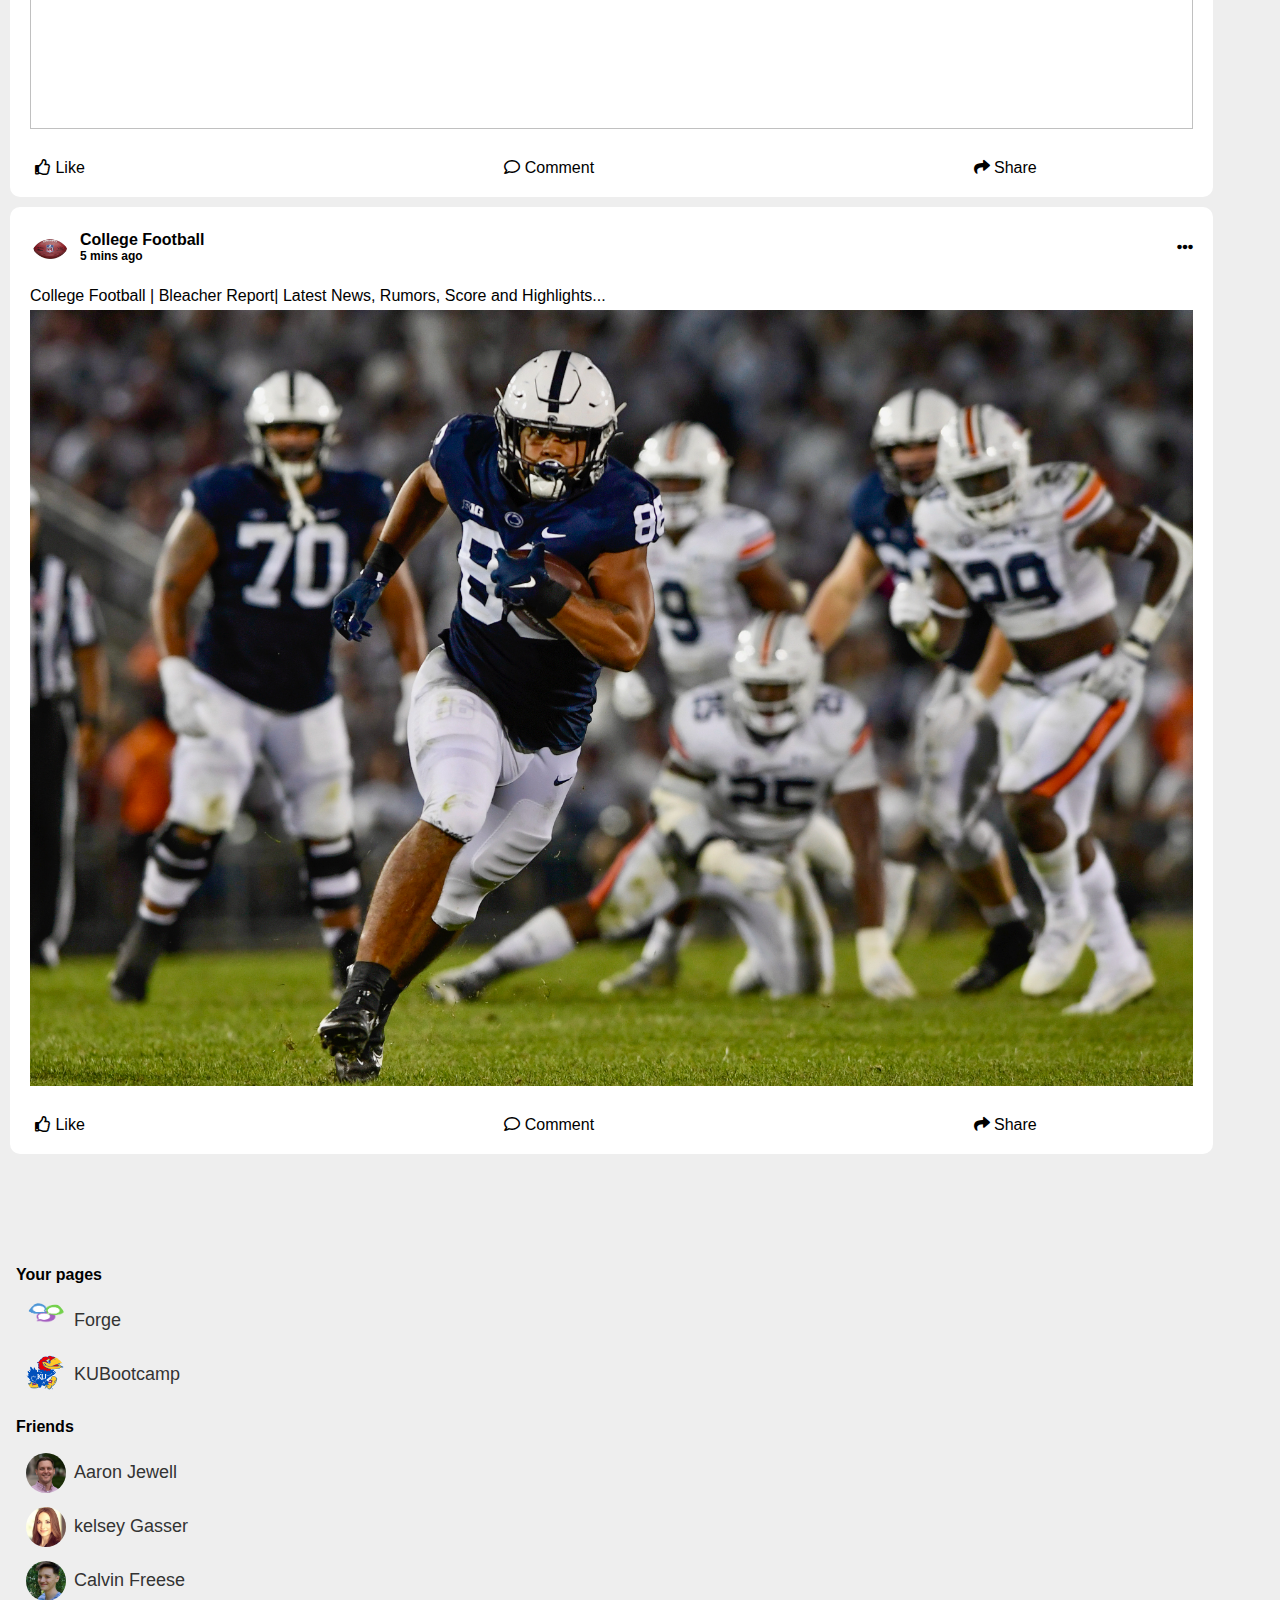
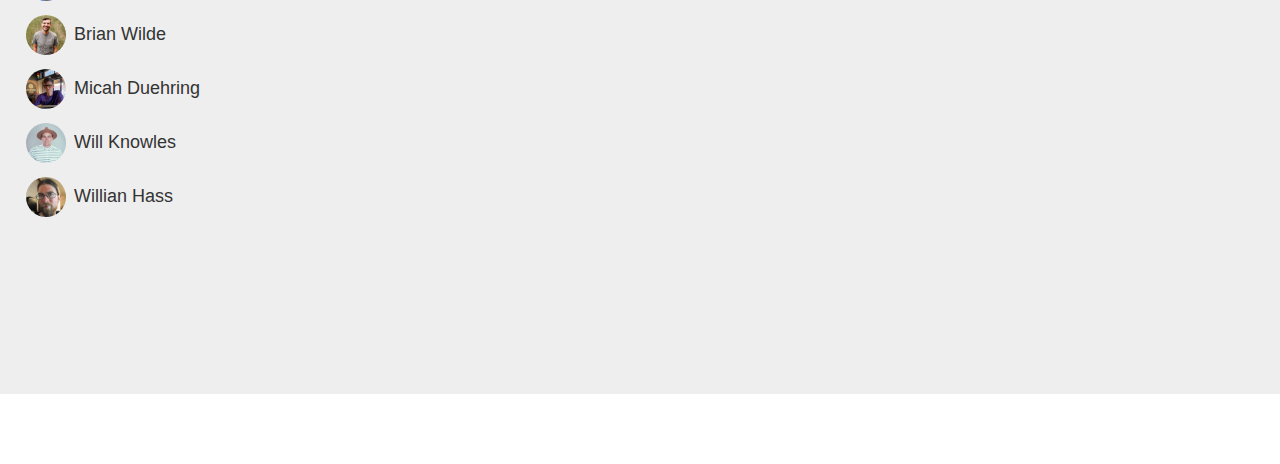
==== commit 7f456e7c: "updated sizing" ====
--- a/index.html
+++ b/index.html
@@ -23,6 +23,7 @@
             <div class="test">
                 <span class="profile"></span>
             </div>
+            
             <a href="#" class="active">
                 <i class="fa fa-home"></i>
 </a>
--- a/assets/mainstyle.css
+++ b/assets/mainstyle.css
@@ -407,10 +407,10 @@
     nav { 
         display: block !important; 
         flex-wrap: wrap; 
-        height: 185px; }
+        height: 115px; }
 
     nav {
-        height: 70px;
+        height: 105px;
         width: 100%;
         padding: 0 2rem;
         display: flex;
@@ -418,7 +418,7 @@
         background-color: #fff;
         box-shadow: 0px 1px 3px #ccc;
         position: sticky;
-        top: 0;
+        top: 5px;
         z-index: 99;  }
 
     nav .nav-left > img {
@@ -545,29 +545,122 @@
    
 
  /* tablet */
-  @media screen and (max-width: 1160px) {
+  @media screen and (max-width: 1668px) {
     
     nav {
-        /* display: block !important;  */
+        display: block !important; 
         flex-wrap: wrap; 
         height: 115px; }
 
-        nav .nav-left > input {
-            /* padding: 5px 110px; */
-            width: 100%;
-            margin-top: 5px; }
+    nav .nav-left > img { width: 51px; }       
+
+    nav .nav-left > input {
+        /* padding: 5px 110px; */
+        width: 100%;
+        margin-top: 5px; }
+
+    nav .nav-left > input {
+        height: 40px;
+        padding: 7px 30px;
+        border: none;
+        border-radius: 25px;
+        outline: none;
+        background-color: #eee;
+        margin-left: 10px; }    
 
     /* nav .nav-left > input {
         padding: 5px 110px; 
         width: 100%
         }   */
-        
-    
-
-    
-    
-    
-    .left-panel { display: block; 
+    
+    nav {
+        /* height: 185px; */
+        width: 100%;
+        padding: 0 2rem;
+        display: flex;
+        justify-content: space-between;
+        background-color: #fff;
+        box-shadow: 0px 1px 3px #ccc;
+        position: sticky;
+        top: 0;
+        z-index: 99;  }
+    
+    nav .nav-left > img {
+        width: 100%;
+        max-width: 57px;
+        margin-left: -15px;
+        margin-right: 2px;  }     
+
+    .test {
+        /* background: black; */
+        /* background: url(./images/dp.png); */
+        /* margin: auto; */
+        margin-left: -37px;
+        margin-bottom: 1px;
+        display: flex;
+        padding: 0px; 
+        margin-right: 20px }
+               
+    .profile {
+        background: url(./images/dp.png);
+        height: 30px;
+        width: 30px;
+        background-size: cover;
+        border-radius: 50%;
+        cursor: pointer;
+        /* background: black; */
+        margin-left: 0px;   }
+    
+    .dk {
+        border: none !important;
+        background: transparent;
+        width: 7px;
+        margin: 10px;
+        padding: 5px;
+        font-size: 24px;
+        margin-bottom: 3px;  }
+    
+    nav .nav-left > input {
+        height: 40px;
+        padding: 5px 10px;
+        border: none;
+        border-radius: 25px;
+        outline: none;
+        background-color: #eee;
+        margin-left: 10px;  }
+    
+    nav .nav-middle a {
+        text-decoration: none;
+        color: #333;
+        padding: 7px;
+        margin: 0px 10px;  }
+    
+    nav .nav-middle {
+        /* display: flex; */
+        /* padding-bottom: 5px; */
+        margin-left: 67px;
+        /* margin-bottom: 0; */
+        /* padding-right: 5px; */ }
+    
+    nav .nav-middle a.active {
+        color: royalblue;
+        position: relative;
+        /* padding: 4px; */
+        padding-right: 1px;
+        padding-left: 3px;
+        padding-bottom: 5px;  }
+    
+    nav .nav-middle a.active::after {
+        content: '';
+        width: 100%;
+        height: 3px;
+        position: absolute;
+        bottom: 0;
+        left: 0;
+        background: royalblue;  }   
+      
+    .left-panel { 
+        display: block; 
         position: relative !important; 
         flex: none; 
         width: 100%; }
